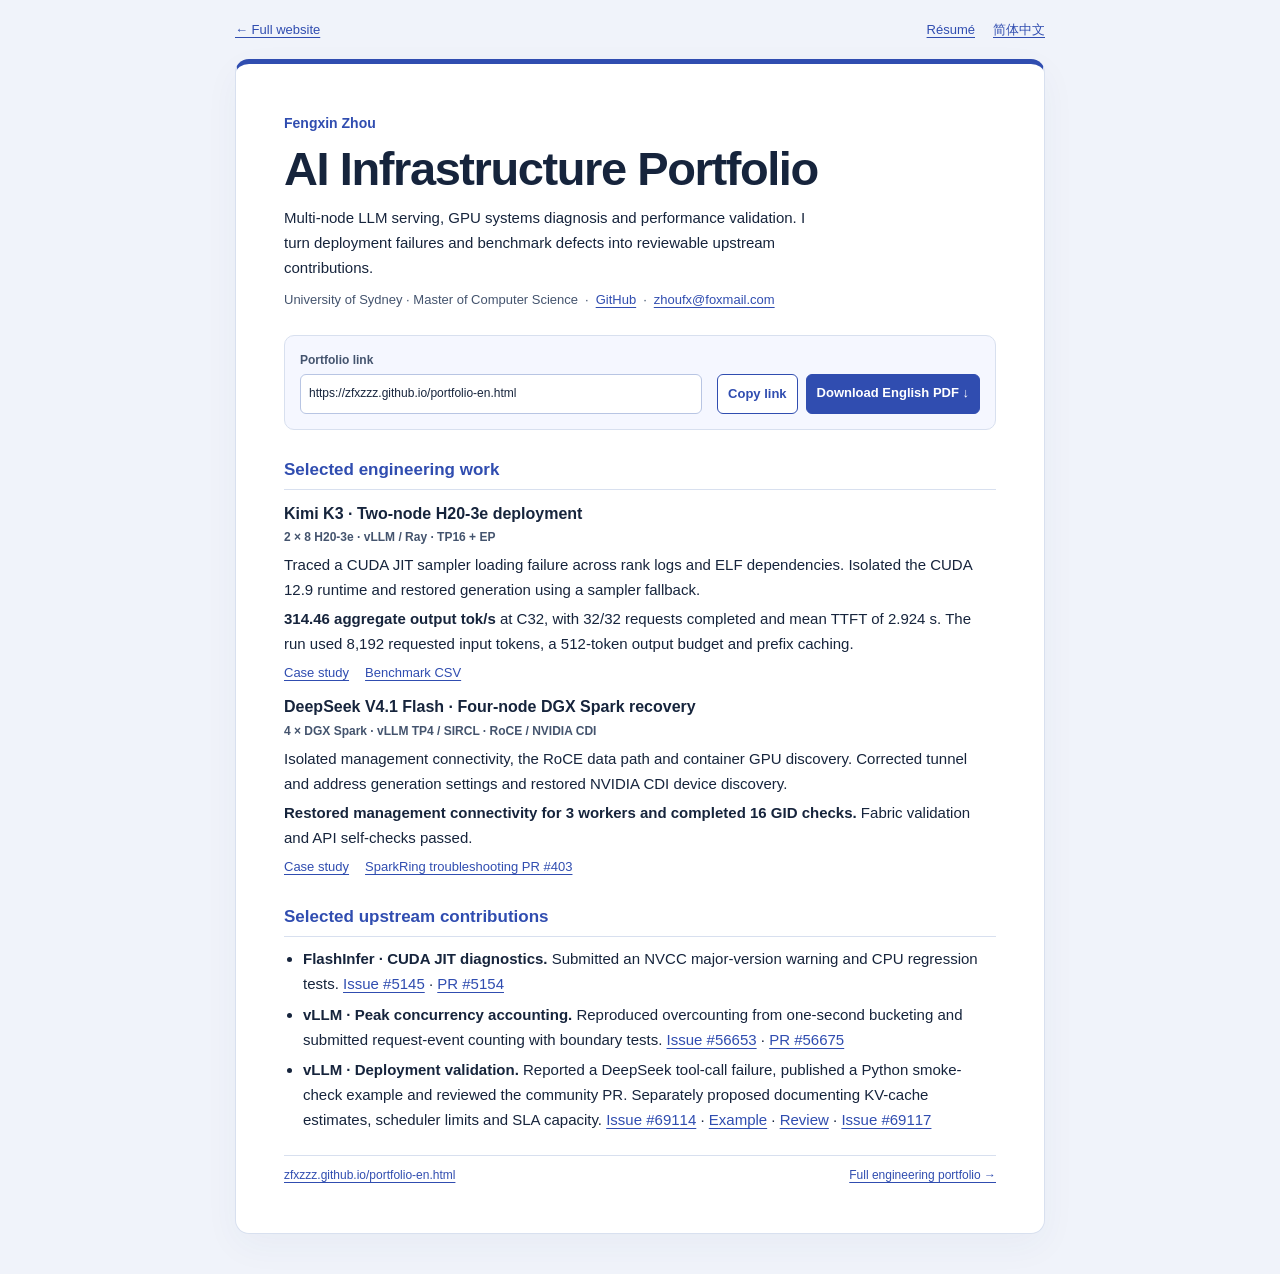
==== portfolio-en.html @ 62530986 "Add application-ready portfolio pages and PDFs Assisted-by: OpenAI Codex" ====
<!doctype html>
<html lang="en">
<head>
  <meta charset="utf-8">
  <meta name="viewport" content="width=device-width, initial-scale=1">
  <meta name="description" content="Fengxin Zhou’s AI infrastructure portfolio. Selected work on distributed vLLM serving, GPU diagnosis and upstream contributions.">
  <title>Fengxin Zhou | AI Infrastructure Portfolio</title>
  <link rel="icon" href="favicon.svg" type="image/svg+xml">
  <link rel="canonical" href="https://zfxzzz.github.io/portfolio-en.html">
  <link rel="alternate" hreflang="zh-CN" href="https://zfxzzz.github.io/portfolio.html">
  <link rel="stylesheet" href="portfolio.css?v=1">
  <script src="portfolio.js?v=1" defer></script>
</head>
<body>
  <nav class="toolbar" aria-label="Portfolio navigation">
    <a href="./?lang=en">← Full website</a>
    <div><a href="resume.html?lang=en">Résumé</a><a href="portfolio.html" lang="zh-CN">简体中文</a></div>
  </nav>
  <main class="sheet">
    <header>
      <p class="label">Fengxin Zhou</p>
      <h1>AI Infrastructure Portfolio</h1>
      <p class="intro">Multi-node LLM serving, GPU systems diagnosis and performance validation. I turn deployment failures and benchmark defects into reviewable upstream contributions.</p>
      <p class="profile">University of Sydney · Master of Computer Science <span>·</span> <a href="https://github.com/ZFXzzz">GitHub</a> <span>·</span> <a href="mailto:zhoufx@foxmail.com">zhoufx@foxmail.com</a></p>
    </header>

    <section class="share" aria-label="Portfolio sharing">
      <div>
        <label for="share-url">Portfolio link</label>
        <input id="share-url" value="https://zfxzzz.github.io/portfolio-en.html" readonly>
      </div>
      <div class="share-actions">
        <button type="button" data-copy data-copied="Link copied" data-fallback="Link selected. Copy it manually." hidden>Copy link</button>
        <a class="download" href="Fengxin-Zhou-AI-Infra-Portfolio-EN.pdf" download>Download English PDF ↓</a>
      </div>
      <span class="status" role="status"></span>
    </section>

    <section aria-labelledby="projects">
      <h2 id="projects">Selected engineering work</h2>
      <article class="case">
        <h3>Kimi K3 · Two-node H20-3e deployment</h3>
        <p class="stack">2 × 8 H20-3e · vLLM / Ray · TP16 + EP</p>
        <p>Traced a CUDA JIT sampler loading failure across rank logs and ELF dependencies. Isolated the CUDA 12.9 runtime and restored generation using a sampler fallback.</p>
        <p class="result"><strong>314.46 aggregate output tok/s</strong> at C32, with 32/32 requests completed and mean TTFT of 2.924 s. The run used 8,192 requested input tokens, a 512-token output budget and prefix caching.</p>
        <p class="links"><a href="https://zfxzzz.github.io/?case=k3&amp;lang=en">Case study</a><a href="https://zfxzzz.github.io/evidence/k3-concurrency-20260914.csv">Benchmark CSV</a></p>
      </article>

      <article class="case">
        <h3>DeepSeek V4.1 Flash · Four-node DGX Spark recovery</h3>
        <p class="stack">4 × DGX Spark · vLLM TP4 / SIRCL · RoCE / NVIDIA CDI</p>
        <p>Isolated management connectivity, the RoCE data path and container GPU discovery. Corrected tunnel and address generation settings and restored NVIDIA CDI device discovery.</p>
        <p class="result"><strong>Restored management connectivity for 3 workers and completed 16 GID checks.</strong> Fabric validation and API self-checks passed.</p>
        <p class="links"><a href="https://zfxzzz.github.io/?case=spark&amp;lang=en">Case study</a><a href="https://github.com/FujitsuPolycom/sparkring/pull/403">SparkRing troubleshooting PR #403</a></p>
      </article>
    </section>

    <section aria-labelledby="upstream">
      <h2 id="upstream">Selected upstream contributions</h2>
      <ul class="contributions">
        <li><strong>FlashInfer · CUDA JIT diagnostics.</strong> Submitted an NVCC major-version warning and CPU regression tests. <a href="https://github.com/flashinfer-ai/flashinfer/issues/5145">Issue #5145</a> · <a href="https://github.com/flashinfer-ai/flashinfer/pull/5154">PR #5154</a></li>
        <li><strong>vLLM · Peak concurrency accounting.</strong> Reproduced overcounting from one-second bucketing and submitted request-event counting with boundary tests. <a href="https://github.com/vllm-project/vllm/issues/56653">Issue #56653</a> · <a href="https://github.com/vllm-project/vllm/pull/56675">PR #56675</a></li>
        <li><strong>vLLM · Deployment validation.</strong> Reported a DeepSeek tool-call failure, published a Python smoke-check example and reviewed the community PR. Separately proposed documenting KV-cache estimates, scheduler limits and SLA capacity. <a href="https://github.com/vllm-project/vllm/issues/69114">Issue #69114</a> · <a href="https://github.com/ZFXzzz/vllm/commit/7046417ffcfe84c69102d132951bd59bc74ec0d5">Example</a> · <a href="https://github.com/vllm-project/vllm/pull/69131#discussion_r4653331184">Review</a> · <a href="https://github.com/vllm-project/vllm/issues/69117">Issue #69117</a></li>
      </ul>
    </section>

    <footer><a href="https://zfxzzz.github.io/portfolio-en.html">zfxzzz.github.io/portfolio-en.html</a><a href="https://zfxzzz.github.io/?lang=en">Full engineering portfolio →</a></footer>
  </main>
</body>
</html>
---- portfolio.css ----
:root {
  color-scheme: light;
  --ink: #16243c;
  --muted: #44546e;
  --accent: #304db0;
  --line: #d8e0ef;
  font-family: "Segoe UI", "Microsoft YaHei UI", "PingFang SC", sans-serif;
  color: var(--ink);
  background: #f0f3fa;
}

*, *::before, *::after { box-sizing: border-box; }
body { margin: 0; font-size: 15px; line-height: 1.65; }
a { color: var(--accent); text-underline-offset: .21em; }
:focus-visible { outline: 2px solid var(--accent); outline-offset: 3px; }

.toolbar, .sheet { width: min(100% - 32px, 810px); margin-inline: auto; }
.toolbar { display: flex; justify-content: space-between; align-items: center; gap: 12px; padding: 19px 0; font-size: 13px; }
.toolbar div { display: flex; flex-wrap: wrap; gap: 8px 18px; justify-content: end; }
.sheet { padding: clamp(24px, 5vw, 48px); margin-bottom: 40px; border: 1px solid var(--line); border-top: 5px solid var(--accent); border-radius: 14px; background: white; box-shadow: 0 12px 36px #233f6c0b; }

.label { margin: 0; font-size: 14px; font-weight: 700; color: var(--accent); }
.label span { margin-inline-start: 8px; color: var(--muted); font-weight: 500; }
h1, h2, h3, p { margin: 0; }
h1 { margin-block: 6px 10px; font-size: clamp(29px, 6vw, 47px); line-height: 1.16; letter-spacing: -.03em; }
.intro { max-width: 65ch; }
.profile { display: flex; flex-wrap: wrap; gap: 0 7px; margin-top: 9px; color: var(--muted); font-size: 13px; }

.share { display: flex; flex-wrap: wrap; align-items: end; gap: 10px 15px; margin-top: 24px; padding: 15px; border: 1px solid var(--line); border-radius: 10px; background: #f5f7ff; }
.share > div:first-child { flex: 1 1 260px; min-width: 0; }
.share label { display: block; margin-bottom: 3px; font-size: 12px; font-weight: 700; color: var(--muted); }
.share input { width: 100%; min-height: 40px; padding: 7px 8px; border: 1px solid #b8c5e3; border-radius: 6px; font: inherit; font-size: 12px; color: var(--ink); background: white; }
.share-actions { display: flex; flex-wrap: wrap; gap: 8px; }
.share button, .download { min-height: 40px; padding: 7px 10px; border: 1px solid var(--accent); border-radius: 6px; font: inherit; font-size: 13px; font-weight: 600; cursor: pointer; }
.share button { color: var(--accent); background: white; }
.download { color: white; background: var(--accent); text-decoration: none; }
.status { flex-basis: 100%; color: var(--muted); font-size: 12px; }
.status:empty { display: none; }

h2 { margin-top: 26px; padding-bottom: 5px; border-bottom: 1px solid var(--line); color: var(--accent); font-size: 17px; }
.case { margin-top: 13px; }
h3 { font-size: 16px; line-height: 1.35; }
.stack { margin-block: 4px 5px; color: var(--muted); font-size: 12px; font-weight: 600; }
.result { margin-top: 5px; }
.links { display: flex; flex-wrap: wrap; gap: 2px 16px; margin-top: 5px; font-size: 13px; }
.contributions { margin: 10px 0 0; padding-inline-start: 19px; }
.contributions li + li { margin-top: 6px; }
footer { display: flex; flex-wrap: wrap; justify-content: space-between; gap: 3px 16px; margin-top: 22px; padding-top: 10px; border-top: 1px solid var(--line); font-size: 12px; }

@page { size: A4; margin: 17mm 18mm; }
@media print {
  :root { background: white; print-color-adjust: exact; }
  body { font-size: 10.75pt; line-height: 1.55; }
  .toolbar, .share { display: none; }
  .sheet { width: auto; margin: 0; padding: 5mm 0 0; border-width: 1mm 0 0; border-radius: 0; box-shadow: none; }
  .label { font-size: 10.75pt; }
  h1 { font-size: 30pt; margin-block: 2mm 3mm; }
  .profile { margin-top: 2mm; font-size: 9.5pt; }
  h2 { margin-top: 8mm; padding-bottom: 1.25mm; font-size: 13pt; }
  h3 { font-size: 12pt; }
  .case { margin-top: 4mm; break-inside: avoid; }
  .stack, .links, footer { font-size: 9.5pt; }
  .contributions li, footer { break-inside: avoid; }
  .contributions { margin-top: 3mm; }
  footer { margin-top: 7mm; }
}
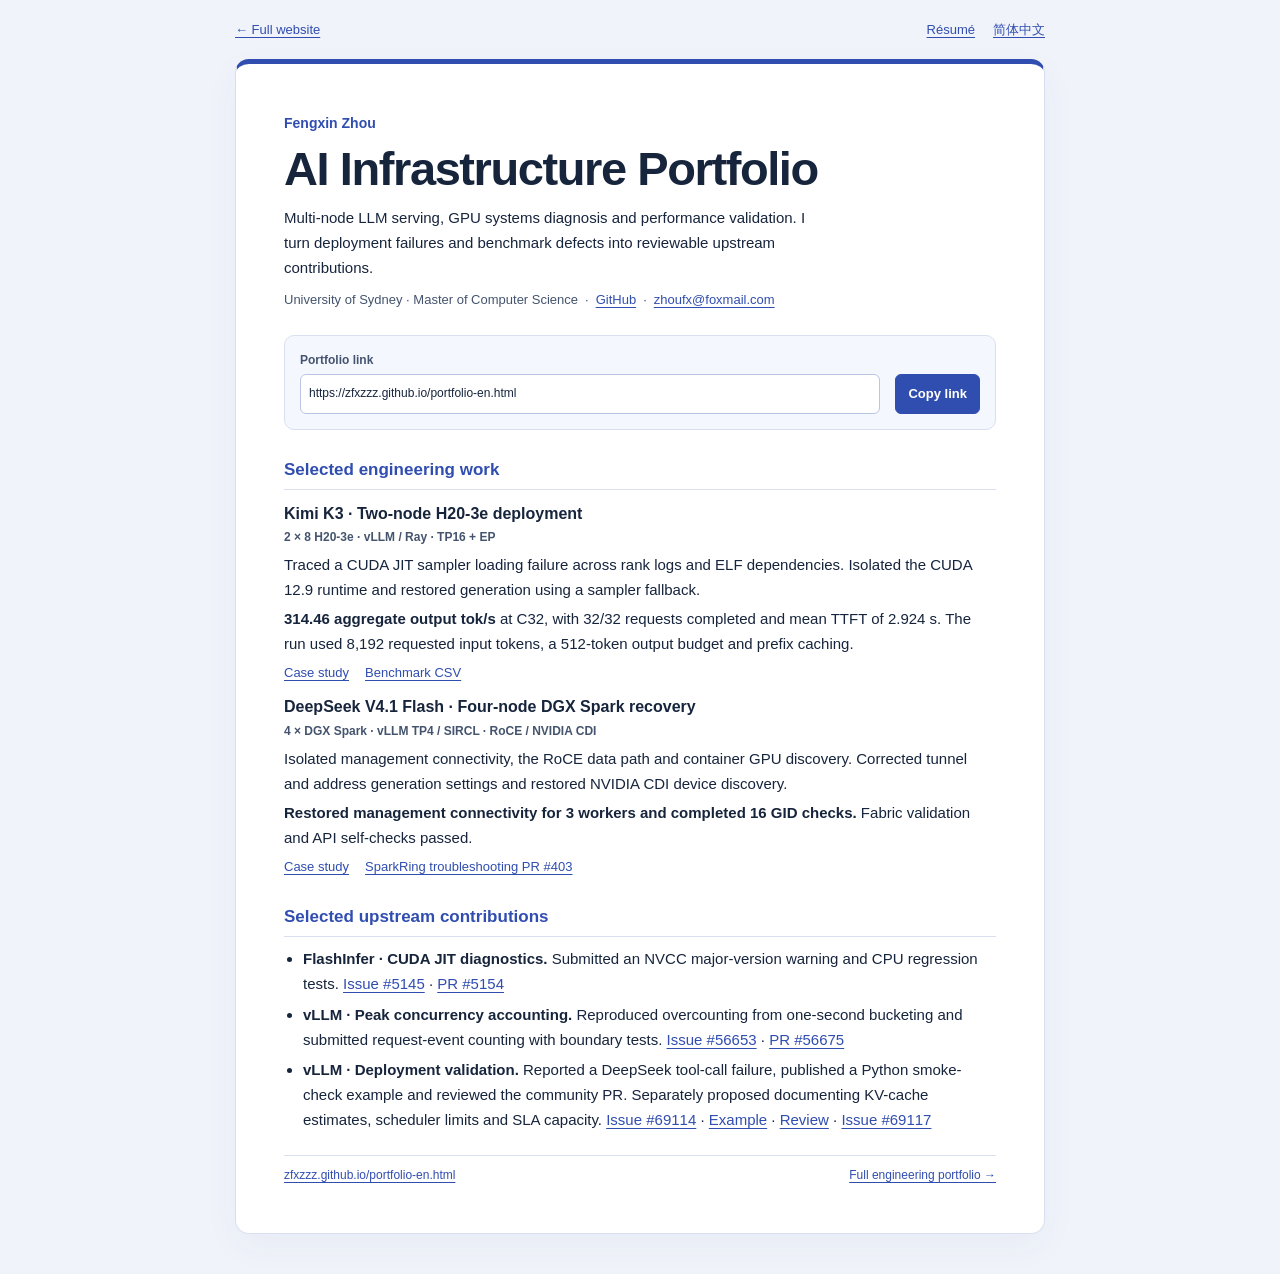
==== commit 83e1446f: "Make portfolio submission web-only Assisted-by: OpenAI Codex" ====
--- a/portfolio-en.html
+++ b/portfolio-en.html
@@ -8,7 +8,7 @@
   <link rel="icon" href="favicon.svg" type="image/svg+xml">
   <link rel="canonical" href="https://zfxzzz.github.io/portfolio-en.html">
   <link rel="alternate" hreflang="zh-CN" href="https://zfxzzz.github.io/portfolio.html">
-  <link rel="stylesheet" href="portfolio.css?v=1">
+  <link rel="stylesheet" href="portfolio.css?v=2">
   <script src="portfolio.js?v=1" defer></script>
 </head>
 <body>
@@ -29,10 +29,7 @@
         <label for="share-url">Portfolio link</label>
         <input id="share-url" value="https://zfxzzz.github.io/portfolio-en.html" readonly>
       </div>
-      <div class="share-actions">
-        <button type="button" data-copy data-copied="Link copied" data-fallback="Link selected. Copy it manually." hidden>Copy link</button>
-        <a class="download" href="Fengxin-Zhou-AI-Infra-Portfolio-EN.pdf" download>Download English PDF ↓</a>
-      </div>
+      <button type="button" data-copy data-copied="Link copied" data-fallback="Link selected. Copy it manually." hidden>Copy link</button>
       <span class="status" role="status"></span>
     </section>
 
--- a/portfolio.css
+++ b/portfolio.css
@@ -30,10 +30,18 @@
 .share > div:first-child { flex: 1 1 260px; min-width: 0; }
 .share label { display: block; margin-bottom: 3px; font-size: 12px; font-weight: 700; color: var(--muted); }
 .share input { width: 100%; min-height: 40px; padding: 7px 8px; border: 1px solid #b8c5e3; border-radius: 6px; font: inherit; font-size: 12px; color: var(--ink); background: white; }
-.share-actions { display: flex; flex-wrap: wrap; gap: 8px; }
-.share button, .download { min-height: 40px; padding: 7px 10px; border: 1px solid var(--accent); border-radius: 6px; font: inherit; font-size: 13px; font-weight: 600; cursor: pointer; }
-.share button { color: var(--accent); background: white; }
-.download { color: white; background: var(--accent); text-decoration: none; }
+.share button {
+  min-height: 40px;
+  padding: 7px 12px;
+  border: 1px solid var(--accent);
+  border-radius: 6px;
+  font: inherit;
+  font-size: 13px;
+  font-weight: 600;
+  color: white;
+  background: var(--accent);
+  cursor: pointer;
+}
 .status { flex-basis: 100%; color: var(--muted); font-size: 12px; }
 .status:empty { display: none; }
 
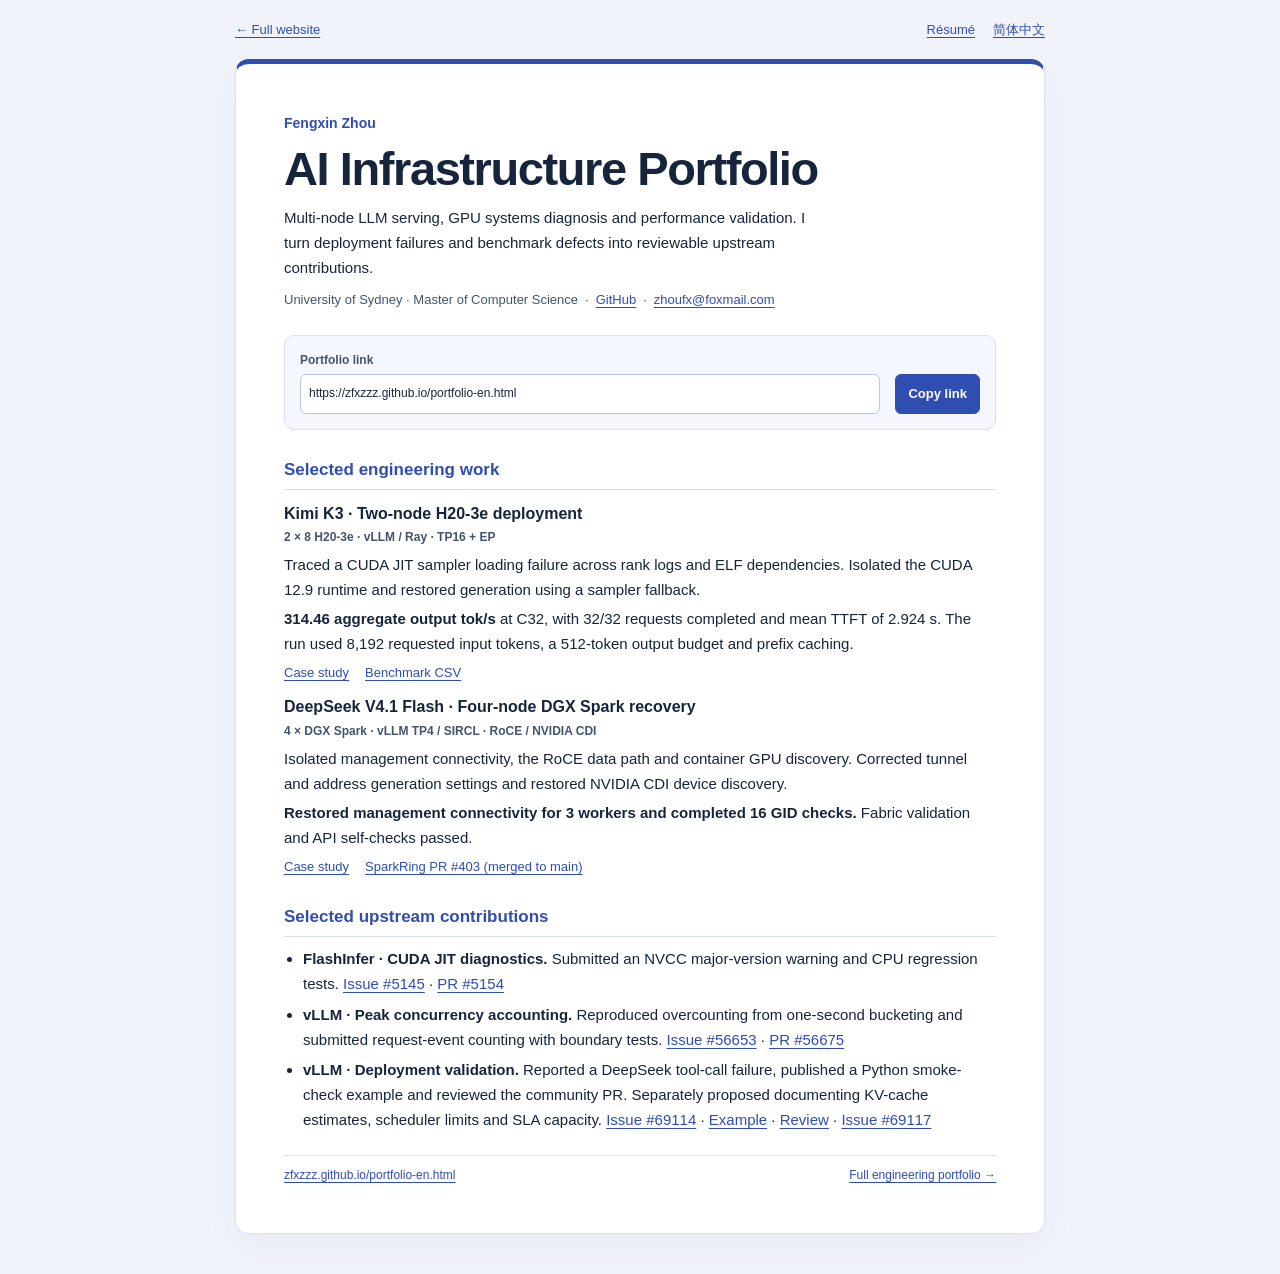
==== commit 10675a52: "Mark SparkRing documentation contribution as merged Assisted-by: OpenAI Codex" ====
--- a/portfolio-en.html
+++ b/portfolio-en.html
@@ -48,7 +48,7 @@
         <p class="stack">4 × DGX Spark · vLLM TP4 / SIRCL · RoCE / NVIDIA CDI</p>
         <p>Isolated management connectivity, the RoCE data path and container GPU discovery. Corrected tunnel and address generation settings and restored NVIDIA CDI device discovery.</p>
         <p class="result"><strong>Restored management connectivity for 3 workers and completed 16 GID checks.</strong> Fabric validation and API self-checks passed.</p>
-        <p class="links"><a href="https://zfxzzz.github.io/?case=spark&amp;lang=en">Case study</a><a href="https://github.com/FujitsuPolycom/sparkring/pull/403">SparkRing troubleshooting PR #403</a></p>
+        <p class="links"><a href="https://zfxzzz.github.io/?case=spark&amp;lang=en">Case study</a><a href="https://github.com/FujitsuPolycom/sparkring/pull/403">SparkRing PR #403 (merged to main)</a></p>
       </article>
     </section>
 
